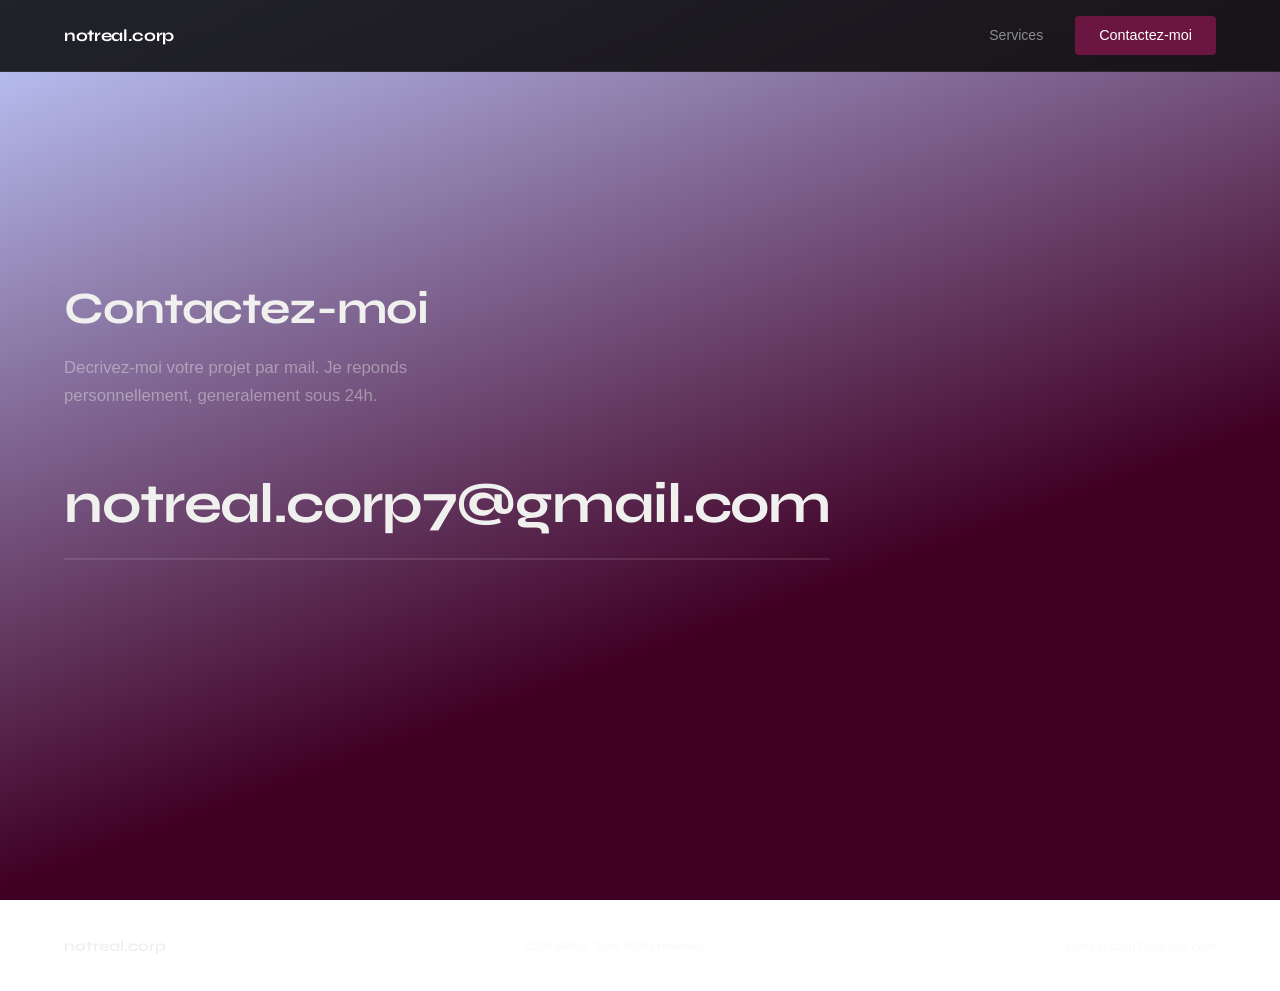
==== contact.html @ 675e1c9e "Add files via upload" ====
<!DOCTYPE html>
<html lang="fr">
<head>
  <meta charset="UTF-8" />
  <meta name="viewport" content="width=device-width, initial-scale=1.0" />
  <meta name="description" content="notreal.corp — Contactez-moi pour discuter de votre projet. Je reviens sous 24h." />
  <title>Contact — notreal.corp</title>
  <link rel="stylesheet" href="styles.css" />
</head>
<body>

  <!-- NAV -->
  <nav class="nav" aria-label="Navigation principale">
    <div class="nav-inner">
      <a href="index.html" class="nav-logo">notreal.corp</a>

      <div class="nav-links">
        <a href="services.html">Services</a>
        <a href="contact.html" class="btn btn-primary">Contactez-moi</a>
      </div>

      <button class="nav-hamburger" aria-label="Menu" aria-expanded="false">
        <span></span>
        <span></span>
        <span></span>
      </button>
    </div>
  </nav>

  <div class="nav-mobile" aria-label="Menu mobile">
    <a href="index.html">Accueil</a>
    <a href="services.html">Services</a>
    <a href="contact.html">Contact</a>
  </div>

  <main>
    <section class="contact-simple">
      <div class="container">
        <h1 class="reveal">Contactez-moi</h1>
        <p class="reveal reveal-d1">
          Decrivez-moi votre projet par mail. Je reponds personnellement, generalement sous 24h.
        </p>

        <a href="mailto:notreal.corp7@gmail.com" class="contact-email-link reveal reveal-d2">
          notreal.corp7@gmail.com
        </a>
      </div>
    </section>
  </main>

  <!-- FOOTER -->
  <footer>
    <div class="container">
      <div class="footer-inner">
        <span class="footer-logo">notreal.corp</span>
        <p class="footer-copy">2026 dallas. Tous droits reserves.</p>
        <div class="footer-email">
          <a href="mailto:notreal.corp7@gmail.com">notreal.corp7@gmail.com</a>
        </div>
      </div>
    </div>
  </footer>

  <script src="main.js"></script>
</body>
</html>
---- styles.css ----
﻿@import url('https://fonts.bunny.net/css?family=syne:400,600,700,800|dm-sans:300,400,500&display=swap');

/* =====================
   VARIABLES
   ===================== */
:root {
  --bg:           #400024;
  --bg-gradient:  linear-gradient(160deg, #BFCBFF 0%, #400024 65%);
  --bg-surface:   #141414;
  --text:         #f0f0ee;
  --text-muted:   rgba(240,240,238,.42);
  --accent:        #6b1640;
  --accent-bright: #BFCBFF;
  --accent-glow:   rgba(191,203,255,.12);
  --border:       rgba(255,255,255,.1);

  --font-display: 'Syne', sans-serif;
  --font-body:    'DM Sans', sans-serif;

  --nav-height:   72px;
  --pad:          24px;

  --ease-out: cubic-bezier(0.2, 0, 0, 1);
}

/* =====================
   RESET
   ===================== */
*, *::before, *::after { box-sizing: border-box; margin: 0; padding: 0; }
html  { font-size: 16px; scroll-behavior: smooth; }
body  {
  font-family: var(--font-body);
  background:  var(--bg-gradient);
  background-attachment: fixed;
  color:       var(--text);
  line-height: 1.65;
  -webkit-font-smoothing: antialiased;
}
img, svg { display: block; max-width: 100%; }
a   { color: inherit; text-decoration: none; }
ul  { list-style: none; }

/* =====================
   TYPOGRAPHY
   ===================== */
h1, h2, h3, h4 {
  font-family:    var(--font-display);
  line-height:    1.12;
  letter-spacing: -0.025em;
}
h1 { font-size: clamp(2rem, 3.5vw, 4rem); font-weight: 700; }
h2 { font-size: clamp(1.5rem, 2.5vw, 2.8rem); font-weight: 700; }
h3 { font-size: clamp(1.1rem, 1.5vw, 1.4rem); font-weight: 600; }

p  { color: var(--text-muted); max-width: 60ch; }

/* =====================
   LAYOUT
   ===================== */
.container {
  width:   100%;
  padding: 0 var(--pad);
}

section { padding: 88px 0; }

@media (min-width: 768px) {
  section   { padding: 128px 0; }
  :root     { --pad: 48px; }
}
@media (min-width: 1200px) {
  :root { --pad: 64px; }
}

/* =====================
   NAV
   ===================== */
.nav {
  position:   fixed;
  inset:      0 0 auto;
  height:     var(--nav-height);
  background: rgba(12,12,12,.88);
  backdrop-filter: blur(14px);
  -webkit-backdrop-filter: blur(14px);
  border-bottom: 1px solid rgba(255,255,255,.08);
  z-index:    100;
  transition: box-shadow 200ms var(--ease-out);
}
.nav.scrolled { box-shadow: 0 2px 24px rgba(0,0,0,.5); }
.nav-logo { color: #fff; }
.nav-hamburger span { background: #fff; }

.nav-inner {
  max-width:  var(--container);
  margin:     0 auto;
  padding:    0 var(--pad);
  height:     100%;
  display:    flex;
  align-items: center;
  justify-content: space-between;
}

.nav-logo {
  font-family: var(--font-display);
  font-weight: 700;
  font-size:   1.05rem;
  letter-spacing: -0.02em;
}

.nav-links {
  display:     none;
  align-items: center;
  gap:         2rem;
}
.nav-links a:not(.btn) {
  font-size:   .88rem;
  font-weight: 500;
  color:       rgba(255,255,255,.5);
  transition:  color 150ms var(--ease-out);
}
.nav-links a:not(.btn):hover,
.nav-links a:not(.btn).active { color: #fff; }

.nav-hamburger {
  display:         flex;
  flex-direction:  column;
  gap:             5px;
  cursor:          pointer;
  padding:         8px;
  background:      none;
  border:          none;
}
.nav-hamburger span {
  display:          block;
  width:            22px;
  height:           2px;
  background:       #fff;
  transform-origin: center;
  transition:       transform 200ms var(--ease-out), opacity 200ms var(--ease-out);
}
.nav-hamburger.open span:nth-child(1) { transform: translateY(7px) rotate(45deg); }
.nav-hamburger.open span:nth-child(2) { opacity: 0; }
.nav-hamburger.open span:nth-child(3) { transform: translateY(-7px) rotate(-45deg); }

.nav-mobile {
  display:         none;
  position:        fixed;
  top:             var(--nav-height);
  inset-inline:    0;
  background:      #0c0c0c;
  border-bottom:   1px solid rgba(255,255,255,.08);
  padding:         28px var(--pad);
  flex-direction:  column;
  gap:             20px;
  z-index:         99;
}
.nav-mobile.open { display: flex; }
.nav-mobile a { font-size: 1.1rem; font-weight: 500; }

@media (min-width: 768px) {
  .nav-links    { display: flex; }
  .nav-hamburger { display: none; }
}

/* =====================
   BUTTONS
   ===================== */
.btn {
  display:         inline-flex;
  align-items:     center;
  justify-content: center;
  padding:         12px 24px;
  font-family:     var(--font-body);
  font-size:       .9rem;
  font-weight:     500;
  border-radius:   4px;
  cursor:          pointer;
  border:          none;
  line-height:     1;
  transition:      background 200ms var(--ease-out),
                   color 200ms var(--ease-out),
                   box-shadow 200ms var(--ease-out);
}
.btn:active { transform: scale(0.97); }

.btn-primary { background: var(--accent); color: #fff; }
.btn-primary:hover {
  background:  #4f0f30;
  box-shadow:  0 4px 20px rgba(107,22,64,.28);
}

.btn-outline {
  background:  transparent;
  color:       var(--text);
  border:      1.5px solid var(--border);
}
.btn-outline:hover {
  border-color: var(--text);
  background:   var(--bg-surface);
}

.btn-lg { padding: 16px 32px; font-size: 1rem; }

/* =====================
   ANIMATIONS
   ===================== */
.reveal {
  opacity:    0;
  transform:  translateY(20px);
  transition: opacity 480ms var(--ease-out), transform 480ms var(--ease-out);
}
.reveal.visible { opacity: 1; transform: translateY(0); }

.reveal-d1 { transition-delay:  80ms; }
.reveal-d2 { transition-delay: 160ms; }
.reveal-d3 { transition-delay: 240ms; }

/* =====================
   FOOTER
   ===================== */
footer {
  border-top: 1px solid var(--border);
  padding:    32px 0;
}
.footer-inner {
  display:        flex;
  flex-direction: column;
  gap:            12px;
}
@media (min-width: 768px) {
  .footer-inner {
    flex-direction:  row;
    justify-content: space-between;
    align-items:     center;
  }
}
.footer-logo {
  font-family: var(--font-display);
  font-weight: 700;
  font-size:   .95rem;
}
.footer-copy {
  font-size: .78rem;
  color:     var(--text-muted);
  max-width: none;
}
.footer-email a {
  font-size:      .82rem;
  color:          var(--text-muted);
  border-bottom:  1px solid var(--border);
  padding-bottom: 1px;
  transition:     color 150ms var(--ease-out), border-color 150ms var(--ease-out);
}
.footer-email a:hover { color: var(--text); border-color: var(--text); }

/* =====================
   INDEX â€” HERO
   ===================== */
.hero {
  position:        relative;
  overflow:        hidden;
  height:          100svh;
  min-height:      600px;
  display:         flex;
  justify-content: center;
  align-items:     center;
  padding-bottom:  20vh;
}

.hero-watermark {
  position:       absolute;
  top:            50%;
  left:           50%;
  transform:      translate(-50%, -50%);
  font-family:    var(--font-display);
  font-weight:    800;
  font-size:      clamp(3rem, 12vw, 12rem);
  letter-spacing: -0.04em;
  color:          rgba(255,255,255,.1);
  white-space:    nowrap;
  pointer-events: none;
  user-select:    none;
}

.hero-inner {
  display:         flex;
  align-items:     center;
  justify-content: flex-end;
  width:           100%;
  padding:         0 var(--pad);
  padding-right:   25vw;
}

.hero h1 {
  color:          #fff;
  font-size:      clamp(2.8rem, 5.5vw, 7rem);
  font-weight:    800;
  letter-spacing: -0.04em;
  line-height:    0.95;
  max-width:      none;
  text-align:     center;
}

.hero-tagline {
  font-size:   clamp(.95rem, 1.4vw, 1.15rem);
  color:       rgba(255,255,255,.5);
  max-width:   52ch;
  line-height: 1.6;
  margin-top:  20px;
}
.hero-tagline em {
  font-style: normal;
  color:      var(--accent-bright);
}

.hero-bottom {
  position:        absolute;
  bottom:          48px;
  left:            var(--pad);
  right:           var(--pad);
  display:         flex;
  flex-wrap:       wrap;
  align-items:     flex-end;
  justify-content: space-between;
  gap:             24px;
}

.hero-bottom {
  display:         flex;
  flex-wrap:       wrap;
  align-items:     flex-end;
  justify-content: space-between;
  gap:             32px;
}

.hero-sub {
  font-size:   clamp(.88rem, 1.2vw, 1rem);
  color:       rgba(255,255,255,.45);
  max-width:   42ch;
  line-height: 1.7;
}

.hero-actions {
  display:     flex;
  flex-wrap:   wrap;
  align-items: center;
  gap:         12px;
}

.hero-note {
  width:     100%;
  font-size: .75rem;
  color:     rgba(255,255,255,.25);
  max-width: none;
}

/* Boutons specifiques au hero sombre */
.btn-hero-primary {
  background: #fff;
  color:      #0c0c0c;
}
.btn-hero-primary:hover {
  background:  #e8e8e4;
  box-shadow:  0 4px 20px rgba(255,255,255,.15);
}
.btn-hero-outline {
  background:   transparent;
  color:        rgba(255,255,255,.75);
  border:       1.5px solid rgba(255,255,255,.2);
}
.btn-hero-outline:hover {
  border-color: rgba(255,255,255,.5);
  color:        #fff;
  background:   rgba(255,255,255,.06);
}


/* =====================
   INDEX â€” STEPS
   ===================== */
.steps-header { margin-bottom: 64px; }
.steps-header p { margin-top: 16px; font-size: 1.05rem; }

.steps-grid {
  display: grid;
  gap:     48px;
}
@media (min-width: 768px) {
  .steps-grid { grid-template-columns: repeat(3, 1fr); gap: 40px; }
}

.step-number {
  font-family:    var(--font-display);
  font-weight:    700;
  font-size:      .72rem;
  letter-spacing: .1em;
  color:          var(--text-muted);
  margin-bottom:  20px;
}
.step-title {
  font-size:     1.1rem;
  font-weight:   600;
  margin-bottom: 10px;
  font-family:   var(--font-display);
}
.step-desc {
  font-size:   .92rem;
  line-height: 1.6;
}

/* =====================
   INDEX â€” COMPARE
   ===================== */
.compare-wrap {
  background:    var(--bg-surface);
  border-radius: 8px;
  padding:       48px 32px;
}
@media (min-width: 768px) { .compare-wrap { padding: 56px 56px; } }

.compare-header { margin-bottom: 48px; }
.compare-header p { margin-top: 16px; }

.compare-table {
  width:           100%;
  border-collapse: collapse;
}
.compare-table th {
  text-align:    left;
  font-family:   var(--font-display);
  font-size:     .75rem;
  font-weight:   700;
  padding:       10px 0;
  border-bottom: 1.5px solid var(--border);
  text-transform: uppercase;
  letter-spacing: .08em;
  color:         var(--text-muted);
}
.compare-table th:last-child { color: var(--accent-bright); }

.compare-table td {
  padding:       18px 0;
  border-bottom: 1px solid var(--border);
  font-size:     .93rem;
  vertical-align: middle;
}
.compare-table tr:last-child td { border-bottom: none; }
.compare-table td:nth-child(2)  { color: var(--text-muted); }
.compare-table td:last-child    { font-weight: 600; }

.compare-table tbody tr {
  opacity:    0;
  transform:  translateY(6px);
  transition: opacity 320ms var(--ease-out), transform 320ms var(--ease-out);
}
.compare-table tbody tr.visible { opacity: 1; transform: none; }

/* =====================
   SERVICES â€” PAGE HERO
   ===================== */
.page-hero {
  padding-top:    calc(var(--nav-height) + 80px);
  padding-bottom: 64px;
  border-bottom:  1px solid var(--border);
}
.page-hero h1 { margin-bottom: 20px; }
.page-hero p  { font-size: 1.1rem; }

/* =====================
   SERVICES â€” OFFER CARDS
   ===================== */
.offer-grid {
  display: grid;
  gap:     20px;
}
@media (min-width: 768px) { .offer-grid { grid-template-columns: repeat(2, 1fr); } }

.offer-card {
  background:    var(--bg-surface);
  border-radius: 6px;
  padding:       36px;
}
.offer-card-label {
  font-size:      .72rem;
  font-weight:    700;
  letter-spacing: .12em;
  text-transform: uppercase;
  color:          var(--text-muted);
  margin-bottom:  24px;
}
.offer-card ul { display: flex; flex-direction: column; gap: 14px; }
.offer-card li {
  display:     flex;
  align-items: flex-start;
  gap:         12px;
  font-size:   .93rem;
  line-height: 1.5;
}
.offer-card li::before {
  content:     attr(data-marker);
  font-weight: 700;
  flex-shrink: 0;
  margin-top:  1px;
  width:       14px;
}
.offer-card.included li::before { color: var(--accent-bright); content: '+'; }
.offer-card.excluded  li::before { color: var(--border);  content: 'â€”'; }

/* =====================
   SERVICES â€” PRICE BLOCK
   ===================== */
.price-block {
  display:        flex;
  flex-direction: column;
  gap:            8px;
}
.price-amount {
  font-family:    var(--font-display);
  font-weight:    800;
  font-size:      clamp(3rem, 8vw, 6rem);
  letter-spacing: -0.04em;
  line-height:    1;
  color:          var(--text);
}
.price-label {
  font-size: .9rem;
  color:     var(--text-muted);
  max-width: none;
}

/* =====================
   SERVICES â€” CLIENTS
   ===================== */
.clients-grid {
  display:   grid;
  gap:       12px;
  grid-template-columns: repeat(2, 1fr);
}
@media (min-width: 768px) {
  .clients-grid { grid-template-columns: repeat(4, 1fr); }
}
.client-tag {
  background:    var(--bg-surface);
  border:        1px solid var(--border);
  border-radius: 4px;
  padding:       16px;
  font-size:     .88rem;
  font-weight:   500;
  text-align:    center;
}

/* =====================
   SERVICES â€” HONESTY BANNER
   ===================== */
.honesty-banner {
  background:    var(--accent);
  border-radius: 8px;
  padding:       48px 36px;
}
@media (min-width: 768px) { .honesty-banner { padding: 56px; } }

.honesty-banner h2 { color: #fff; margin-bottom: 8px; }
.honesty-banner > p { color: rgba(255,255,255,.7); max-width: none; margin-bottom: 40px; }

.honesty-items {
  display: grid;
  gap:     28px;
}
@media (min-width: 768px) { .honesty-items { grid-template-columns: repeat(3, 1fr); } }

.honesty-item strong {
  display:       block;
  color:         #fff;
  font-weight:   600;
  margin-bottom: 6px;
  font-size:     .95rem;
}
.honesty-item p {
  color:    rgba(255,255,255,.65);
  font-size: .88rem;
  max-width: none;
}

/* =====================
   SERVICES â€” ABOUT
   ===================== */
.about-grid {
  display: grid;
  gap:     64px;
  align-items: center;
}
@media (min-width: 768px) {
  .about-grid { grid-template-columns: 260px 1fr; }
}

.about-photo {
  aspect-ratio: 3/4;
  background:   var(--bg-surface);
  border-radius: 6px;
  border:        1.5px dashed var(--border);
  display:       flex;
  align-items:   center;
  justify-content: center;
  font-size:     .8rem;
  color:         var(--text-muted);
  text-align:    center;
  padding:       16px;
  max-width:     260px;
}

.about-content { display: flex; flex-direction: column; gap: 20px; }
.about-content h2 { margin-bottom: 4px; }
.about-content p  { font-size: 1rem; }

/* =====================
   CONTACT â€” SIMPLE
   ===================== */
.contact-simple {
  min-height:      100svh;
  display:         flex;
  flex-direction:  column;
  justify-content: center;
  padding-top:     var(--nav-height);
}
.contact-simple h1   { margin-bottom: 20px; }
.contact-simple > .container > p {
  font-size: 1.05rem;
  max-width: 50ch;
}
.contact-email-link {
  display:        inline-block;
  margin-top:     48px;
  font-family:    var(--font-display);
  font-weight:    700;
  font-size:      clamp(1.6rem, 5vw, 3.5rem);
  letter-spacing: -0.02em;
  color:          var(--text);
  border-bottom:  2px solid var(--border);
  padding-bottom: 8px;
  transition:     color 200ms var(--ease-out), border-color 200ms var(--ease-out);
}
.contact-email-link:hover {
  color:        var(--accent-bright);
  border-color: var(--accent-bright);
}

/* =====================
   CONTACT â€” OLD FORM (unused, kept for reference)
   ===================== */
.contact-page {
  padding-top:    calc(var(--nav-height) + 80px);
  padding-bottom: 120px;
}
.contact-grid {
  display: grid;
  gap:     80px;
}
@media (min-width: 768px) {
  .contact-grid { grid-template-columns: 1fr 1.5fr; }
}

.contact-info {
  display:        flex;
  flex-direction: column;
  gap:            40px;
  padding-top:    6px;
}
.contact-info h1 { margin-bottom: 12px; }
.contact-info > p { font-size: 1rem; max-width: none; }

.contact-detail { display: flex; flex-direction: column; gap: 6px; }
.contact-detail-label {
  font-size:      .72rem;
  font-weight:    700;
  letter-spacing: .1em;
  text-transform: uppercase;
  color:          var(--text-muted);
}
.contact-detail a {
  font-size:     .95rem;
  font-weight:   500;
  border-bottom: 1px solid var(--border);
  padding-bottom: 1px;
  width:         fit-content;
  transition:    border-color 150ms var(--ease-out);
}
.contact-detail a:hover { border-color: var(--text); }

/* Form */
.form { display: flex; flex-direction: column; gap: 20px; }

.field { display: flex; flex-direction: column; gap: 8px; }
.field label {
  font-size:   .85rem;
  font-weight: 500;
}
.field input,
.field textarea {
  font-family: var(--font-body);
  font-size:   .93rem;
  background:  var(--bg);
  border:      1.5px solid var(--border);
  border-radius: 4px;
  padding:     12px 16px;
  color:       var(--text);
  outline:     none;
  width:       100%;
  transition:  border-color 150ms var(--ease-out), box-shadow 150ms var(--ease-out);
}
.field input::placeholder,
.field textarea::placeholder {
  color:   var(--text-muted);
  opacity: .55;
}
.field input:focus,
.field textarea:focus {
  border-color: var(--accent);
  box-shadow:   0 0 0 3px rgba(107,22,64,.09);
}
.field textarea {
  resize:     vertical;
  min-height: 148px;
  line-height: 1.6;
}

.form-note {
  font-size: .8rem;
  color:     var(--text-muted);
  max-width: none;
}

.form-success {
  display:       none;
  background:    var(--accent-glow);
  border:        1px solid rgba(107,22,64,.2);
  border-radius: 4px;
  padding:       20px 24px;
  color:         var(--accent);
  font-weight:   500;
  font-size:     .93rem;
}
.form-success.show { display: block; }
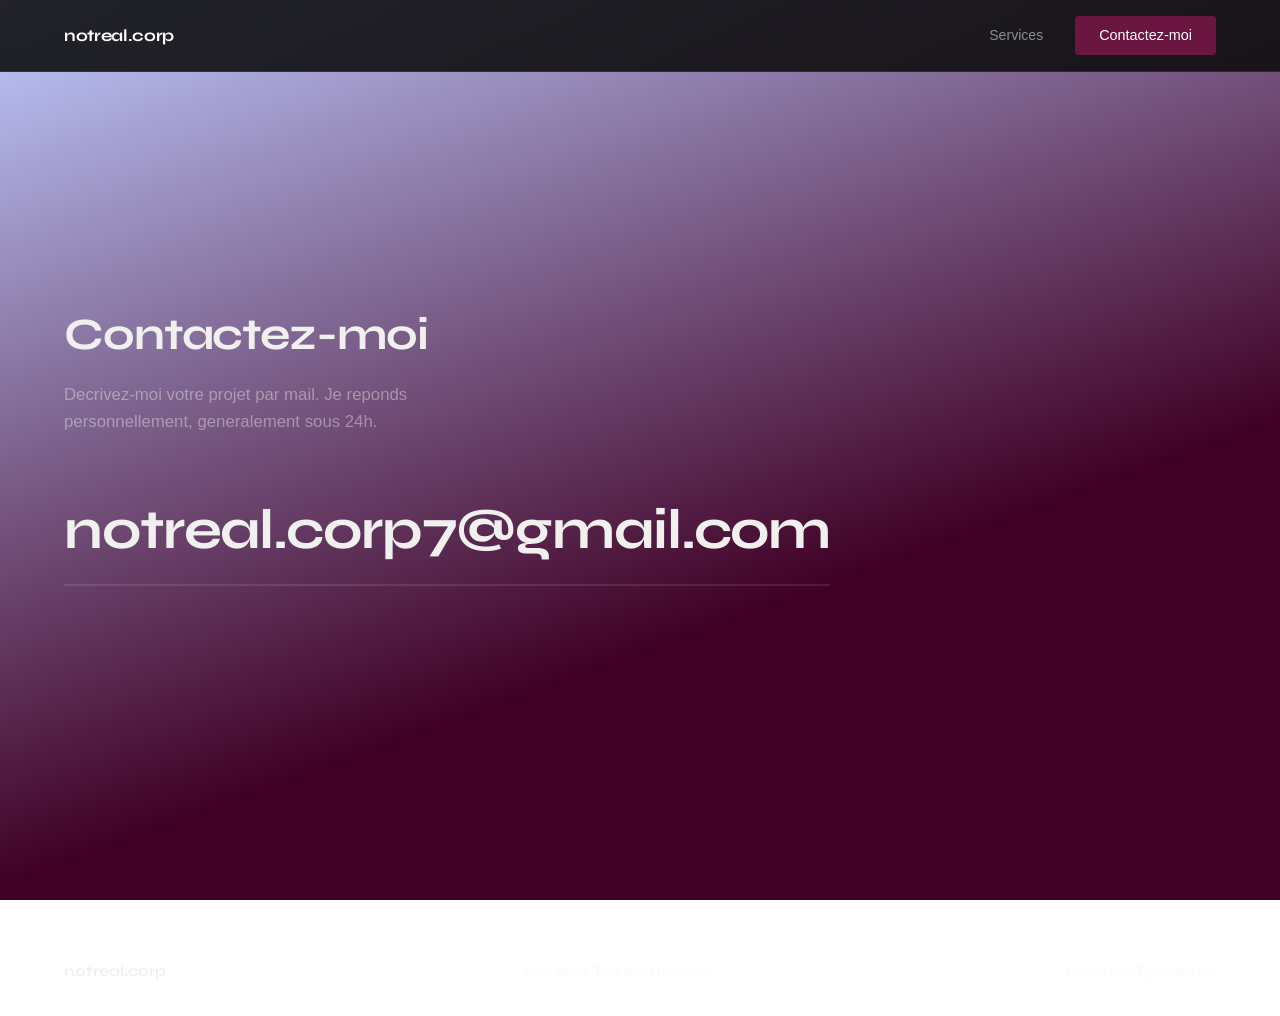
==== commit 82bec28f: "Add files via upload" ====
--- a/contact.html
+++ b/contact.html
@@ -1,4 +1,4 @@
-<!DOCTYPE html>
+?<!DOCTYPE html>
 <html lang="fr">
 <head>
   <meta charset="UTF-8" />
@@ -12,7 +12,7 @@
   <!-- NAV -->
   <nav class="nav" aria-label="Navigation principale">
     <div class="nav-inner">
-      <a href="index.html" class="nav-logo">notreal.corp</a>
+      <a href="./" class="nav-logo">notreal.corp</a>
 
       <div class="nav-links">
         <a href="services.html">Services</a>
@@ -28,7 +28,7 @@
   </nav>
 
   <div class="nav-mobile" aria-label="Menu mobile">
-    <a href="index.html">Accueil</a>
+    <a href="./">Accueil</a>
     <a href="services.html">Services</a>
     <a href="contact.html">Contact</a>
   </div>
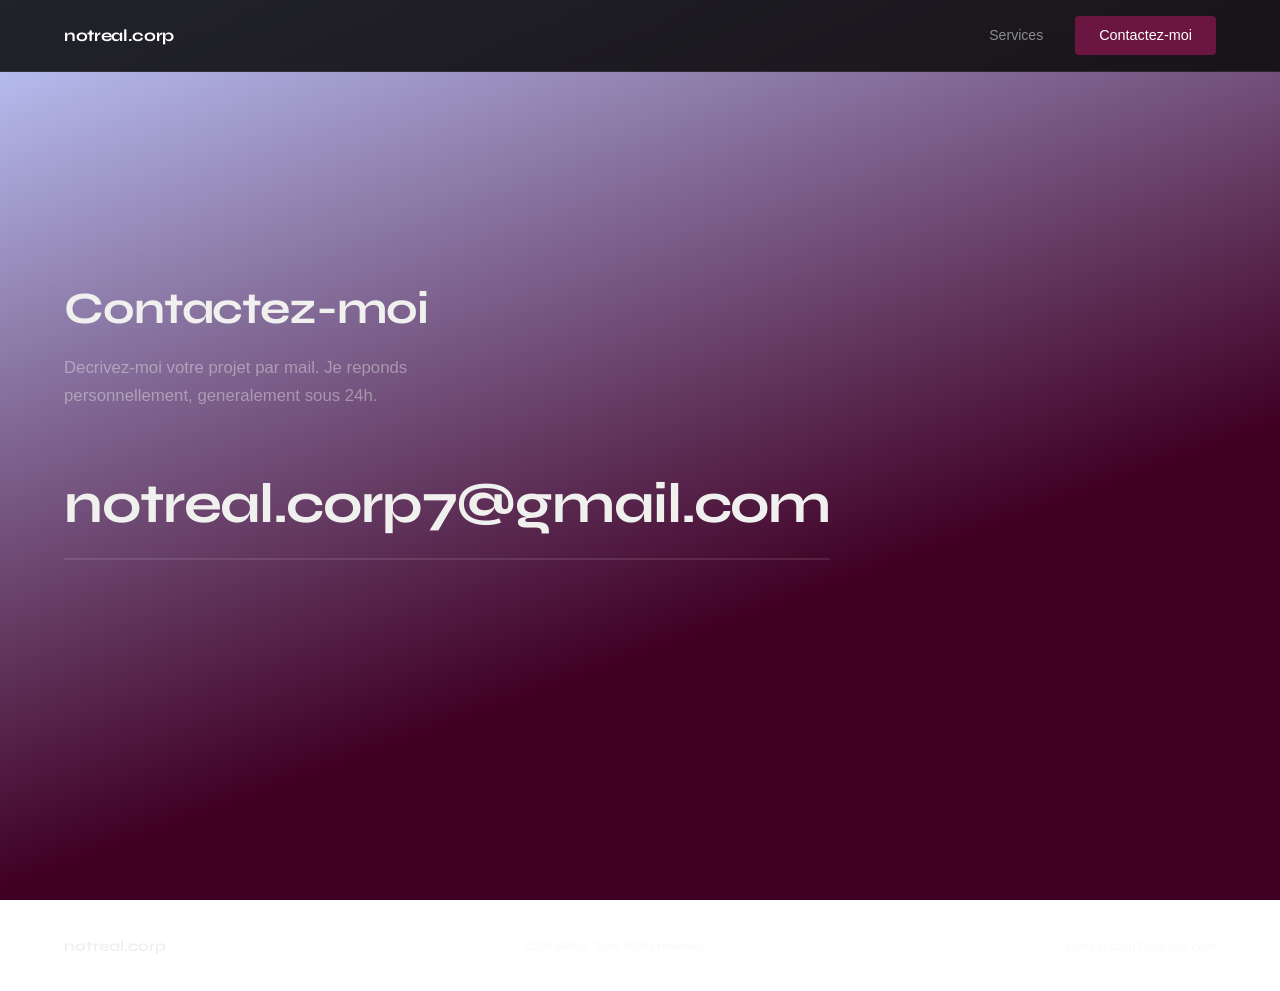
==== commit f82e1a76: "Add files via upload" ====
--- a/contact.html
+++ b/contact.html
@@ -1,10 +1,33 @@
-?<!DOCTYPE html>
+<!DOCTYPE html>
 <html lang="fr">
 <head>
   <meta charset="UTF-8" />
   <meta name="viewport" content="width=device-width, initial-scale=1.0" />
   <meta name="description" content="notreal.corp — Contactez-moi pour discuter de votre projet. Je reviens sous 24h." />
   <title>Contact — notreal.corp</title>
+
+  <!-- Favicon -->
+  <link rel="icon" type="image/png" sizes="32x32" href="favicon-32x32.png" />
+  <link rel="icon" type="image/png" sizes="16x16" href="favicon-16x16.png" />
+  <link rel="icon" type="image/png" sizes="96x96" href="favicon-96x96.png" />
+  <link rel="apple-touch-icon" sizes="180x180" href="apple-touch-icon.png" />
+  <link rel="icon" href="favicon.ico" />
+
+  <!-- Open Graph / Facebook / WhatsApp -->
+  <meta property="og:type" content="website" />
+  <meta property="og:title" content="Contact — notreal.corp" />
+  <meta property="og:description" content="Contactez-moi pour discuter de votre projet. Je reviens sous 24h." />
+  <meta property="og:image" content="https://notrealcorp.github.io/notreal.corp/og-image.png" />
+  <meta property="og:image:width" content="1200" />
+  <meta property="og:image:height" content="630" />
+  <meta property="og:url" content="https://notrealcorp.github.io/notreal.corp/contact.html" />
+
+  <!-- Twitter -->
+  <meta name="twitter:card" content="summary_large_image" />
+  <meta name="twitter:title" content="Contact — notreal.corp" />
+  <meta name="twitter:description" content="Contactez-moi pour discuter de votre projet. Je reviens sous 24h." />
+  <meta name="twitter:image" content="https://notrealcorp.github.io/notreal.corp/twitter-image.png" />
+
   <link rel="stylesheet" href="styles.css" />
 </head>
 <body>
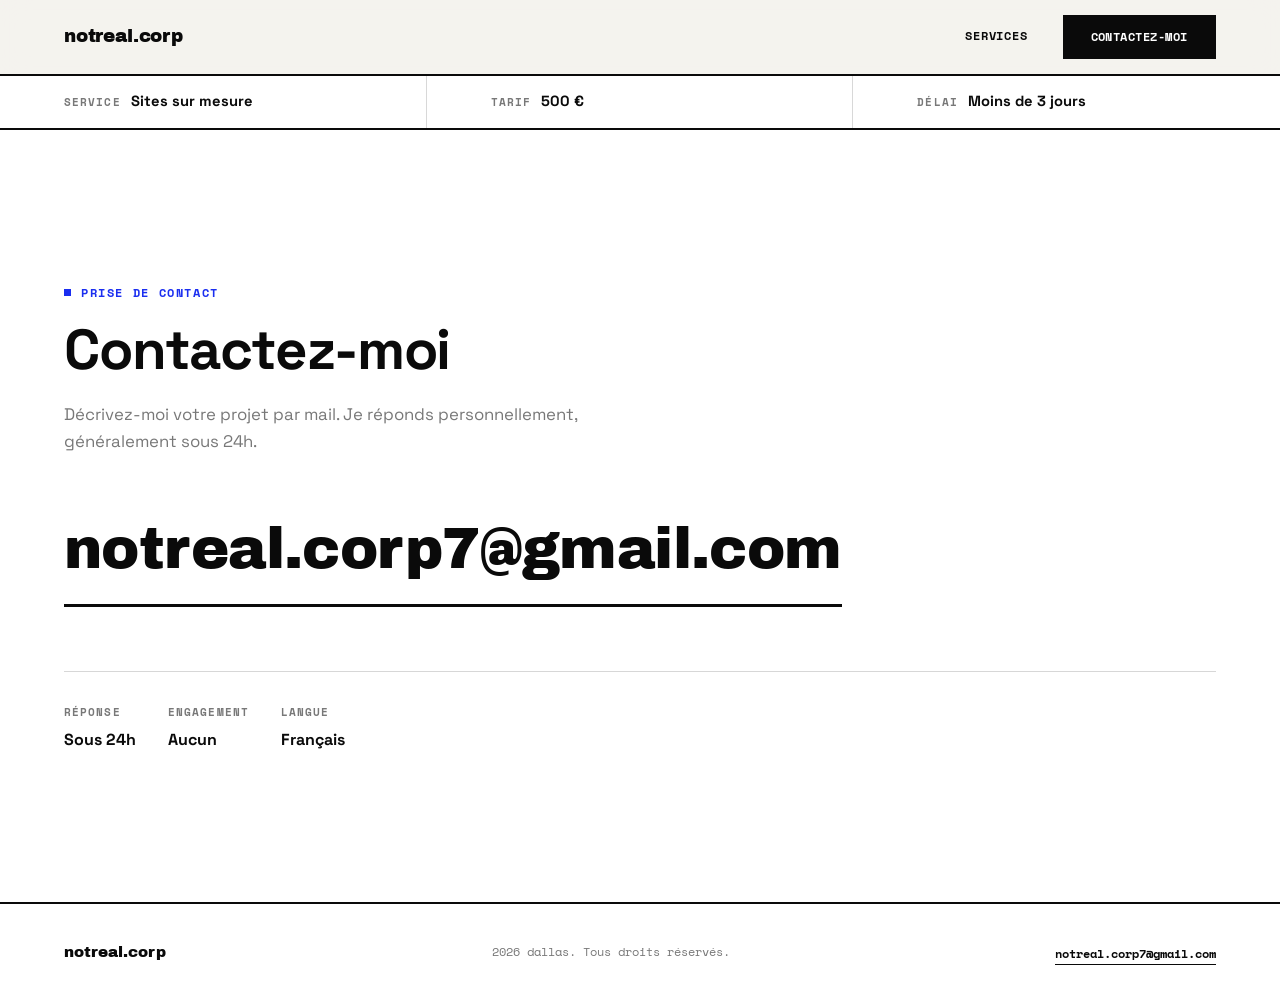
==== commit 3b6bbd47: "Redesign site with bold blue/white identity and animations New spec-sheet visual language (thick bor" ====
--- a/contact.html
+++ b/contact.html
@@ -30,7 +30,7 @@
 
   <link rel="stylesheet" href="styles.css" />
 </head>
-<body>
+<body class="revealed">
 
   <!-- NAV -->
   <nav class="nav" aria-label="Navigation principale">
@@ -39,7 +39,7 @@
 
       <div class="nav-links">
         <a href="services.html">Services</a>
-        <a href="contact.html" class="btn btn-primary">Contactez-moi</a>
+        <a href="contact.html" class="btn btn-primary"><span>Contactez-moi</span></a>
       </div>
 
       <button class="nav-hamburger" aria-label="Menu" aria-expanded="false">
@@ -56,17 +56,51 @@
     <a href="contact.html">Contact</a>
   </div>
 
+  <!-- SPEC STRIP -->
+  <div class="spec-strip">
+    <div class="spec-grid">
+      <div class="spec-cell">
+        <span class="spec-label">Service</span>
+        <span class="spec-value">Sites sur mesure</span>
+      </div>
+      <div class="spec-cell">
+        <span class="spec-label">Tarif</span>
+        <span class="spec-value">500 €</span>
+      </div>
+      <div class="spec-cell">
+        <span class="spec-label">Délai</span>
+        <span class="spec-value">Moins de 3 jours</span>
+      </div>
+    </div>
+  </div>
+
   <main>
     <section class="contact-simple">
       <div class="container">
-        <h1 class="reveal">Contactez-moi</h1>
-        <p class="reveal reveal-d1">
-          Decrivez-moi votre projet par mail. Je reponds personnellement, generalement sous 24h.
+        <span class="eyebrow reveal">Prise de contact</span>
+        <h1 class="reveal reveal-d1" style="margin-top:16px;">Contactez-moi</h1>
+        <p class="reveal reveal-d2">
+          Décrivez-moi votre projet par mail. Je réponds personnellement, généralement sous 24h.
         </p>
 
-        <a href="mailto:notreal.corp7@gmail.com" class="contact-email-link reveal reveal-d2">
+        <a href="mailto:notreal.corp7@gmail.com" class="contact-email-link reveal reveal-d3">
           notreal.corp7@gmail.com
         </a>
+
+        <div class="contact-meta reveal reveal-d3">
+          <div class="contact-meta-item">
+            <span class="spec-label">Réponse</span>
+            <span class="spec-value">Sous 24h</span>
+          </div>
+          <div class="contact-meta-item">
+            <span class="spec-label">Engagement</span>
+            <span class="spec-value">Aucun</span>
+          </div>
+          <div class="contact-meta-item">
+            <span class="spec-label">Langue</span>
+            <span class="spec-value">Français</span>
+          </div>
+        </div>
       </div>
     </section>
   </main>
@@ -76,7 +110,7 @@
     <div class="container">
       <div class="footer-inner">
         <span class="footer-logo">notreal.corp</span>
-        <p class="footer-copy">2026 dallas. Tous droits reserves.</p>
+        <p class="footer-copy">2026 dallas. Tous droits réservés.</p>
         <div class="footer-email">
           <a href="mailto:notreal.corp7@gmail.com">notreal.corp7@gmail.com</a>
         </div>
--- a/styles.css
+++ b/styles.css
@@ -1,26 +1,32 @@
-﻿@import url('https://fonts.bunny.net/css?family=syne:400,600,700,800|dm-sans:300,400,500&display=swap');
+@import url('https://fonts.googleapis.com/css2?family=Archivo+Black&family=Space+Grotesk:wght@400;500;600;700&family=Space+Mono:wght@400;700&display=swap');
 
 /* =====================
    VARIABLES
    ===================== */
 :root {
-  --bg:           #400024;
-  --bg-gradient:  linear-gradient(160deg, #BFCBFF 0%, #400024 65%);
-  --bg-surface:   #141414;
-  --text:         #f0f0ee;
-  --text-muted:   rgba(240,240,238,.42);
-  --accent:        #6b1640;
-  --accent-bright: #BFCBFF;
-  --accent-glow:   rgba(191,203,255,.12);
-  --border:       rgba(255,255,255,.1);
-
-  --font-display: 'Syne', sans-serif;
-  --font-body:    'DM Sans', sans-serif;
-
-  --nav-height:   72px;
-  --pad:          24px;
-
-  --ease-out: cubic-bezier(0.2, 0, 0, 1);
+  --blue:         #1a2ef0;
+  --blue-deep:    #101fb8;
+  --blue-soft:    rgba(26,46,240,.08);
+  --ink:          #0a0a0a;
+  --paper:        #f4f3ee;
+  --white:        #ffffff;
+  --muted:        rgba(10,10,10,.55);
+  --muted-on-blue: rgba(255,255,255,.62);
+  --line:         rgba(10,10,10,.16);
+  --line-strong:  var(--ink);
+
+  --font-display: 'Archivo Black', sans-serif;
+  --font-head:    'Space Grotesk', sans-serif;
+  --font-body:    'Space Grotesk', sans-serif;
+  --font-mono:    'Space Mono', monospace;
+
+  --nav-height:   76px;
+  --strip-height: 52px;
+  --pad:          20px;
+  --container:    1280px;
+
+  --ease-out: cubic-bezier(0.16, 1, 0.3, 1);
+  --ease-snap: cubic-bezier(0.65, 0, 0.35, 1);
 }
 
 /* =====================
@@ -30,47 +36,140 @@
 html  { font-size: 16px; scroll-behavior: smooth; }
 body  {
   font-family: var(--font-body);
-  background:  var(--bg-gradient);
-  background-attachment: fixed;
-  color:       var(--text);
-  line-height: 1.65;
+  background:  var(--paper);
+  color:       var(--ink);
+  line-height: 1.6;
   -webkit-font-smoothing: antialiased;
-}
+  overflow-x: hidden;
+}
+body:not(.revealed) { overflow: hidden; height: 100vh; }
 img, svg { display: block; max-width: 100%; }
 a   { color: inherit; text-decoration: none; }
 ul  { list-style: none; }
+::selection { background: var(--blue); color: var(--white); }
 
 /* =====================
    TYPOGRAPHY
    ===================== */
 h1, h2, h3, h4 {
-  font-family:    var(--font-display);
-  line-height:    1.12;
-  letter-spacing: -0.025em;
-}
-h1 { font-size: clamp(2rem, 3.5vw, 4rem); font-weight: 700; }
-h2 { font-size: clamp(1.5rem, 2.5vw, 2.8rem); font-weight: 700; }
-h3 { font-size: clamp(1.1rem, 1.5vw, 1.4rem); font-weight: 600; }
-
-p  { color: var(--text-muted); max-width: 60ch; }
+  font-family:    var(--font-head);
+  line-height:    1.08;
+  letter-spacing: -0.02em;
+  font-weight:    700;
+}
+h1 { font-size: clamp(2.2rem, 4.4vw, 4.6rem); }
+h2 { font-size: clamp(1.7rem, 3vw, 3rem); }
+h3 { font-size: clamp(1.1rem, 1.6vw, 1.4rem); }
+
+p  { color: var(--muted); max-width: 60ch; }
+
+.eyebrow {
+  display:        inline-flex;
+  align-items:    center;
+  gap:            10px;
+  font-family:    var(--font-mono);
+  font-size:      .72rem;
+  font-weight:    700;
+  letter-spacing: .14em;
+  text-transform: uppercase;
+  color:          var(--blue);
+}
+.eyebrow::before {
+  content: '';
+  width:   7px;
+  height:  7px;
+  background: var(--blue);
+  flex-shrink: 0;
+}
 
 /* =====================
    LAYOUT
    ===================== */
 .container {
-  width:   100%;
-  padding: 0 var(--pad);
-}
-
-section { padding: 88px 0; }
+  width:     100%;
+  max-width: var(--container);
+  margin:    0 auto;
+  padding:   0 var(--pad);
+}
+
+section { padding: 88px 0; position: relative; }
 
 @media (min-width: 768px) {
-  section   { padding: 128px 0; }
+  section   { padding: 132px 0; }
   :root     { --pad: 48px; }
 }
 @media (min-width: 1200px) {
   :root { --pad: 64px; }
 }
+
+/* =====================
+   LOADER
+   ===================== */
+.loader {
+  position:        fixed;
+  inset:           0;
+  z-index:         500;
+  background:      var(--ink);
+  display:         flex;
+  flex-direction:  column;
+  align-items:     center;
+  justify-content: center;
+  gap:             28px;
+  transition:      transform 700ms var(--ease-snap), opacity 500ms var(--ease-out);
+}
+.loader[data-done] {
+  transform: translateY(-100%);
+}
+.loader-mark {
+  font-family:    var(--font-mono);
+  font-size:      .78rem;
+  font-weight:    700;
+  letter-spacing: .2em;
+  text-transform: uppercase;
+  color:          var(--white);
+  display:        flex;
+  gap:            24px;
+  align-items:    center;
+}
+.loader-mark::before {
+  content: '';
+  width:  9px;
+  height: 9px;
+  background: var(--blue);
+}
+.loader-track {
+  width:      min(340px, 70vw);
+  height:     3px;
+  background: rgba(255,255,255,.14);
+  position:   relative;
+  overflow:   hidden;
+}
+.loader-fill {
+  position:  absolute;
+  inset:     0 100% 0 0;
+  background: var(--blue);
+  transform-origin: left;
+}
+.loader-fill.sweep { animation: loaderSweep 1.05s var(--ease-snap) forwards; }
+@keyframes loaderSweep {
+  0%   { inset: 0 100% 0 0; }
+  100% { inset: 0 0 0 0; }
+}
+.loader-count {
+  font-family: var(--font-mono);
+  font-size:   .72rem;
+  color:       rgba(255,255,255,.5);
+  letter-spacing: .08em;
+}
+
+body.revealed .loader { display: none; }
+
+.page-fade {
+  opacity:    0;
+  transform:  translateY(14px);
+  transition: opacity 700ms var(--ease-out) 120ms, transform 700ms var(--ease-out) 120ms;
+}
+body.revealed .page-fade { opacity: 1; transform: none; }
 
 /* =====================
    NAV
@@ -79,16 +178,12 @@
   position:   fixed;
   inset:      0 0 auto;
   height:     var(--nav-height);
-  background: rgba(12,12,12,.88);
+  background: rgba(244,243,238,.86);
   backdrop-filter: blur(14px);
   -webkit-backdrop-filter: blur(14px);
-  border-bottom: 1px solid rgba(255,255,255,.08);
+  border-bottom: 2px solid var(--ink);
   z-index:    100;
-  transition: box-shadow 200ms var(--ease-out);
-}
-.nav.scrolled { box-shadow: 0 2px 24px rgba(0,0,0,.5); }
-.nav-logo { color: #fff; }
-.nav-hamburger span { background: #fff; }
+}
 
 .nav-inner {
   max-width:  var(--container);
@@ -102,24 +197,35 @@
 
 .nav-logo {
   font-family: var(--font-display);
-  font-weight: 700;
-  font-size:   1.05rem;
-  letter-spacing: -0.02em;
+  font-size:   1.15rem;
+  letter-spacing: -0.01em;
 }
 
 .nav-links {
   display:     none;
   align-items: center;
-  gap:         2rem;
+  gap:         2.2rem;
 }
 .nav-links a:not(.btn) {
-  font-size:   .88rem;
-  font-weight: 500;
-  color:       rgba(255,255,255,.5);
-  transition:  color 150ms var(--ease-out);
-}
-.nav-links a:not(.btn):hover,
-.nav-links a:not(.btn).active { color: #fff; }
+  font-family: var(--font-mono);
+  font-size:   .78rem;
+  font-weight: 700;
+  letter-spacing: .06em;
+  text-transform: uppercase;
+  color:       var(--ink);
+  position: relative;
+  padding-bottom: 3px;
+}
+.nav-links a:not(.btn)::after {
+  content: '';
+  position: absolute;
+  left: 0; right: 100%; bottom: 0;
+  height: 2px;
+  background: var(--blue);
+  transition: right 220ms var(--ease-out);
+}
+.nav-links a:not(.btn):hover::after,
+.nav-links a:not(.btn).active::after { right: 0; }
 
 .nav-hamburger {
   display:         flex;
@@ -134,7 +240,7 @@
   display:          block;
   width:            22px;
   height:           2px;
-  background:       #fff;
+  background:       var(--ink);
   transform-origin: center;
   transition:       transform 200ms var(--ease-out), opacity 200ms var(--ease-out);
 }
@@ -147,19 +253,63 @@
   position:        fixed;
   top:             var(--nav-height);
   inset-inline:    0;
-  background:      #0c0c0c;
-  border-bottom:   1px solid rgba(255,255,255,.08);
+  background:      var(--paper);
+  border-bottom:   2px solid var(--ink);
   padding:         28px var(--pad);
   flex-direction:  column;
   gap:             20px;
   z-index:         99;
 }
 .nav-mobile.open { display: flex; }
-.nav-mobile a { font-size: 1.1rem; font-weight: 500; }
+.nav-mobile a { font-family: var(--font-mono); font-size: 1rem; font-weight: 700; text-transform: uppercase; }
 
 @media (min-width: 768px) {
   .nav-links    { display: flex; }
   .nav-hamburger { display: none; }
+}
+
+/* =====================
+   SPEC STRIP (recurring brand motif)
+   ===================== */
+.spec-strip {
+  margin-top: var(--nav-height);
+  border-bottom: 2px solid var(--ink);
+  background: var(--white);
+}
+.spec-grid {
+  display: grid;
+  grid-template-columns: 1fr;
+}
+@media (min-width: 700px) {
+  .spec-grid { grid-template-columns: repeat(3, 1fr); }
+}
+.spec-cell {
+  padding: 14px var(--pad);
+  border-bottom: 1px solid var(--line);
+  display: flex;
+  align-items: baseline;
+  gap: 10px;
+  flex-wrap: wrap;
+}
+@media (min-width: 700px) {
+  .spec-cell {
+    border-bottom: none;
+    border-right: 1px solid var(--line);
+  }
+  .spec-cell:last-child { border-right: none; }
+}
+.spec-label {
+  font-family: var(--font-mono);
+  font-size: .68rem;
+  font-weight: 700;
+  letter-spacing: .1em;
+  text-transform: uppercase;
+  color: var(--muted);
+}
+.spec-value {
+  font-family: var(--font-head);
+  font-weight: 700;
+  font-size: .92rem;
 }
 
 /* =====================
@@ -169,63 +319,80 @@
   display:         inline-flex;
   align-items:     center;
   justify-content: center;
-  padding:         12px 24px;
-  font-family:     var(--font-body);
-  font-size:       .9rem;
-  font-weight:     500;
-  border-radius:   4px;
+  gap:             8px;
+  padding:         14px 26px;
+  font-family:     var(--font-mono);
+  font-size:       .78rem;
+  font-weight:     700;
+  letter-spacing:  .04em;
+  text-transform:  uppercase;
   cursor:          pointer;
-  border:          none;
+  border:          2px solid var(--ink);
   line-height:     1;
-  transition:      background 200ms var(--ease-out),
-                   color 200ms var(--ease-out),
-                   box-shadow 200ms var(--ease-out);
+  position:        relative;
+  overflow:        hidden;
+  transition:      border-color 260ms var(--ease-out), transform 150ms var(--ease-out);
 }
 .btn:active { transform: scale(0.97); }
-
-.btn-primary { background: var(--accent); color: #fff; }
-.btn-primary:hover {
-  background:  #4f0f30;
-  box-shadow:  0 4px 20px rgba(107,22,64,.28);
-}
-
-.btn-outline {
-  background:  transparent;
-  color:       var(--text);
-  border:      1.5px solid var(--border);
-}
-.btn-outline:hover {
-  border-color: var(--text);
-  background:   var(--bg-surface);
-}
-
-.btn-lg { padding: 16px 32px; font-size: 1rem; }
+.btn span { position: relative; z-index: 2; }
+.btn::before {
+  /* single element carries BOTH the swipe background and its matching
+     text color, via attr(data-label) — this is deliberate: two separately
+     transitioning layers (bg sweep + text color) can fall out of sync and
+     produce a moment where the text is invisible against its own background */
+  content: attr(data-label);
+  position: absolute;
+  inset: 0;
+  display: flex;
+  align-items: center;
+  justify-content: center;
+  transform: translateY(101%);
+  transition: transform 320ms var(--ease-snap);
+  z-index: 3;
+}
+.btn:hover::before { transform: translateY(0); }
+
+.btn-primary { background: var(--ink); color: var(--white); border-color: var(--ink); }
+.btn-primary::before { background: var(--blue); color: var(--white); }
+.btn-primary:hover { border-color: var(--blue); }
+
+.btn-outline { background: transparent; color: var(--ink); border-color: var(--ink); }
+.btn-outline::before { background: var(--ink); color: var(--white); }
+
+.btn-on-blue { border-color: var(--white); color: var(--white); }
+.btn-on-blue::before { background: var(--white); color: var(--blue); }
+
+.btn-lg { padding: 18px 34px; font-size: .84rem; }
+
+/* magnetic wrapper */
+.magnetic { display: inline-block; will-change: transform; }
 
 /* =====================
    ANIMATIONS
    ===================== */
 .reveal {
   opacity:    0;
-  transform:  translateY(20px);
-  transition: opacity 480ms var(--ease-out), transform 480ms var(--ease-out);
+  transform:  translateY(24px);
+  transition: opacity 620ms var(--ease-out), transform 620ms var(--ease-out);
 }
 .reveal.visible { opacity: 1; transform: translateY(0); }
 
-.reveal-d1 { transition-delay:  80ms; }
-.reveal-d2 { transition-delay: 160ms; }
-.reveal-d3 { transition-delay: 240ms; }
+.reveal-d1 { transition-delay:  90ms; }
+.reveal-d2 { transition-delay: 180ms; }
+.reveal-d3 { transition-delay: 270ms; }
 
 /* =====================
    FOOTER
    ===================== */
 footer {
-  border-top: 1px solid var(--border);
-  padding:    32px 0;
+  border-top: 2px solid var(--ink);
+  padding:    36px 0;
+  background: var(--white);
 }
 .footer-inner {
   display:        flex;
   flex-direction: column;
-  gap:            12px;
+  gap:            14px;
 }
 @media (min-width: 768px) {
   .footer-inner {
@@ -236,187 +403,266 @@
 }
 .footer-logo {
   font-family: var(--font-display);
+  font-size:   .95rem;
+}
+.footer-copy {
+  font-family: var(--font-mono);
+  font-size: .74rem;
+  color:     var(--muted);
+  max-width: none;
+}
+.footer-email a {
+  font-family: var(--font-mono);
+  font-size:      .78rem;
   font-weight: 700;
-  font-size:   .95rem;
-}
-.footer-copy {
-  font-size: .78rem;
-  color:     var(--text-muted);
-  max-width: none;
-}
-.footer-email a {
-  font-size:      .82rem;
-  color:          var(--text-muted);
-  border-bottom:  1px solid var(--border);
+  color:          var(--ink);
+  border-bottom:  1px solid var(--ink);
   padding-bottom: 1px;
   transition:     color 150ms var(--ease-out), border-color 150ms var(--ease-out);
 }
-.footer-email a:hover { color: var(--text); border-color: var(--text); }
-
-/* =====================
-   INDEX â€” HERO
+.footer-email a:hover { color: var(--blue); border-color: var(--blue); }
+
+/* =====================
+   HERO / POLARITY PANEL
    ===================== */
 .hero {
   position:        relative;
   overflow:        hidden;
-  height:          100svh;
-  min-height:      600px;
-  display:         flex;
-  justify-content: center;
-  align-items:     center;
-  padding-bottom:  20vh;
-}
-
-.hero-watermark {
-  position:       absolute;
-  top:            50%;
-  left:           50%;
-  transform:      translate(-50%, -50%);
-  font-family:    var(--font-display);
-  font-weight:    800;
-  font-size:      clamp(3rem, 12vw, 12rem);
-  letter-spacing: -0.04em;
-  color:          rgba(255,255,255,.1);
-  white-space:    nowrap;
+  padding:         72px 0 0;
+  background:      var(--paper);
+  color:           var(--ink);
+  border-bottom:   2px solid var(--ink);
+  transition:      background 520ms var(--ease-snap), color 520ms var(--ease-snap);
+}
+.hero.inverted { background: var(--blue); color: var(--white); }
+
+.hero-grid-lines {
+  position: absolute;
+  inset: 0;
   pointer-events: none;
-  user-select:    none;
-}
-
-.hero-inner {
-  display:         flex;
-  align-items:     center;
-  justify-content: flex-end;
-  width:           100%;
-  padding:         0 var(--pad);
-  padding-right:   25vw;
-}
-
-.hero h1 {
-  color:          #fff;
-  font-size:      clamp(2.8rem, 5.5vw, 7rem);
-  font-weight:    800;
-  letter-spacing: -0.04em;
-  line-height:    0.95;
-  max-width:      none;
-  text-align:     center;
-}
-
-.hero-tagline {
-  font-size:   clamp(.95rem, 1.4vw, 1.15rem);
-  color:       rgba(255,255,255,.5);
-  max-width:   52ch;
-  line-height: 1.6;
-  margin-top:  20px;
-}
-.hero-tagline em {
-  font-style: normal;
-  color:      var(--accent-bright);
-}
+  background-image:
+    linear-gradient(var(--line) 1px, transparent 1px),
+    linear-gradient(90deg, var(--line) 1px, transparent 1px);
+  background-size: 64px 64px;
+  opacity: .5;
+  animation: gridDrift 26s linear infinite;
+  transition: opacity 520ms var(--ease-snap);
+}
+.hero.inverted .hero-grid-lines {
+  background-image:
+    linear-gradient(rgba(255,255,255,.14) 1px, transparent 1px),
+    linear-gradient(90deg, rgba(255,255,255,.14) 1px, transparent 1px);
+}
+@keyframes gridDrift {
+  from { background-position: 0 0; }
+  to   { background-position: 128px 128px; }
+}
+
+.hero-top {
+  position: relative;
+  z-index: 2;
+  display: flex;
+  align-items: center;
+  justify-content: space-between;
+  gap: 20px;
+  padding-bottom: 40px;
+  flex-wrap: wrap;
+}
+.hero.inverted .eyebrow { color: var(--white); }
+.hero.inverted .eyebrow::before { background: var(--white); }
+
+.polarity-btn {
+  font-family: var(--font-mono);
+  font-size: .7rem;
+  font-weight: 700;
+  letter-spacing: .1em;
+  text-transform: uppercase;
+  display: flex;
+  align-items: center;
+  gap: 10px;
+  padding: 10px 18px;
+  border: 2px solid var(--ink);
+  border-radius: 999px;
+  background: transparent;
+  color: var(--ink);
+  cursor: pointer;
+  transition: background 260ms var(--ease-out), color 260ms var(--ease-out), border-color 260ms var(--ease-out);
+}
+.polarity-btn::before {
+  content: '';
+  width: 8px; height: 8px;
+  border-radius: 50%;
+  background: var(--blue);
+  transition: background 260ms var(--ease-out);
+}
+.hero.inverted .polarity-btn { border-color: var(--white); color: var(--white); }
+.hero.inverted .polarity-btn::before { background: var(--white); }
+.polarity-btn:hover { background: var(--ink); color: var(--white); }
+.hero.inverted .polarity-btn:hover { background: var(--white); color: var(--blue); }
+.hero.inverted .polarity-btn:hover::before { background: var(--blue); }
+
+.hero-headline {
+  position: relative;
+  z-index: 2;
+  padding-bottom: 56px;
+}
+.hero-headline .h-display {
+  font-family: var(--font-display);
+  font-size: clamp(2.6rem, 8vw, 6.4rem);
+  line-height: .98;
+  letter-spacing: -0.02em;
+  text-transform: uppercase;
+}
+.hero-headline .h-display .line { display: block; overflow: hidden; }
+.hero-headline .h-display .line span {
+  display: block;
+  transform: translateY(110%);
+  animation: lineUp 900ms var(--ease-snap) forwards;
+}
+.hero-headline .h-display .line:nth-child(2) span { animation-delay: 90ms; }
+@keyframes lineUp { to { transform: translateY(0); } }
+
+.hero-headline .h-display .accent { color: var(--blue); }
+.hero.inverted .hero-headline .h-display .accent { color: var(--ink); }
 
 .hero-bottom {
-  position:        absolute;
-  bottom:          48px;
-  left:            var(--pad);
-  right:           var(--pad);
-  display:         flex;
-  flex-wrap:       wrap;
-  align-items:     flex-end;
-  justify-content: space-between;
-  gap:             24px;
-}
-
-.hero-bottom {
+  position:        relative;
+  z-index:         2;
   display:         flex;
   flex-wrap:       wrap;
   align-items:     flex-end;
   justify-content: space-between;
   gap:             32px;
+  padding-bottom:  56px;
 }
 
 .hero-sub {
-  font-size:   clamp(.88rem, 1.2vw, 1rem);
-  color:       rgba(255,255,255,.45);
-  max-width:   42ch;
+  font-size:   clamp(.92rem, 1.2vw, 1.05rem);
+  color:       var(--muted);
+  max-width:   44ch;
   line-height: 1.7;
 }
+.hero.inverted .hero-sub { color: var(--muted-on-blue); }
 
 .hero-actions {
   display:     flex;
   flex-wrap:   wrap;
   align-items: center;
-  gap:         12px;
-}
-
-.hero-note {
-  width:     100%;
-  font-size: .75rem;
-  color:     rgba(255,255,255,.25);
-  max-width: none;
-}
-
-/* Boutons specifiques au hero sombre */
-.btn-hero-primary {
-  background: #fff;
-  color:      #0c0c0c;
-}
-.btn-hero-primary:hover {
-  background:  #e8e8e4;
-  box-shadow:  0 4px 20px rgba(255,255,255,.15);
-}
-.btn-hero-outline {
-  background:   transparent;
-  color:        rgba(255,255,255,.75);
-  border:       1.5px solid rgba(255,255,255,.2);
-}
-.btn-hero-outline:hover {
-  border-color: rgba(255,255,255,.5);
-  color:        #fff;
-  background:   rgba(255,255,255,.06);
-}
-
-
-/* =====================
-   INDEX â€” STEPS
+  gap:         14px;
+}
+.hero.inverted .btn-primary { background: var(--white); color: var(--blue); border-color: var(--white); }
+.hero.inverted .btn-primary::before { background: var(--ink); color: var(--white); }
+.hero.inverted .btn-outline { color: var(--white); border-color: var(--white); }
+.hero.inverted .btn-outline::before { background: var(--white); color: var(--blue); }
+
+/* stat sliders strip inside hero */
+.hero-stats {
+  position: relative;
+  z-index: 2;
+  border-top: 2px solid var(--ink);
+  display: grid;
+  grid-template-columns: 1fr;
+}
+.hero.inverted .hero-stats { border-top-color: rgba(255,255,255,.3); }
+@media (min-width: 800px) {
+  .hero-stats { grid-template-columns: repeat(3, 1fr); }
+}
+.hero-stat {
+  padding: 22px var(--pad);
+  border-bottom: 1px solid var(--line);
+  border-right: 0;
+}
+@media (min-width: 800px) {
+  .hero-stat { border-bottom: none; border-right: 1px solid var(--line); }
+  .hero-stat:last-child { border-right: none; }
+}
+.hero.inverted .hero-stat { border-color: rgba(255,255,255,.22); }
+.hero-stat-top {
+  display: flex;
+  justify-content: space-between;
+  align-items: baseline;
+  font-family: var(--font-mono);
+  font-size: .7rem;
+  letter-spacing: .08em;
+  text-transform: uppercase;
+  color: var(--muted);
+  margin-bottom: 10px;
+}
+.hero.inverted .hero-stat-top { color: var(--muted-on-blue); }
+.hero-stat-num { font-family: var(--font-head); font-weight: 700; color: var(--ink); }
+.hero.inverted .hero-stat-num { color: var(--white); }
+.hero-stat-track {
+  height: 6px;
+  background: var(--line);
+  position: relative;
+  overflow: hidden;
+}
+.hero.inverted .hero-stat-track { background: rgba(255,255,255,.2); }
+.hero-stat-fill {
+  position: absolute;
+  inset: 0 100% 0 0;
+  background: var(--blue);
+  transition: inset 1.1s var(--ease-snap);
+}
+.hero.inverted .hero-stat-fill { background: var(--white); }
+.hero-stat.in-view .hero-stat-fill { inset: 0 0 0 0; }
+
+/* =====================
+   STEPS
    ===================== */
 .steps-header { margin-bottom: 64px; }
 .steps-header p { margin-top: 16px; font-size: 1.05rem; }
 
 .steps-grid {
   display: grid;
-  gap:     48px;
+  gap:     2px;
+  background: var(--ink);
+  border: 2px solid var(--ink);
 }
 @media (min-width: 768px) {
-  .steps-grid { grid-template-columns: repeat(3, 1fr); gap: 40px; }
-}
-
+  .steps-grid { grid-template-columns: repeat(3, 1fr); }
+}
+
+.step {
+  background: var(--white);
+  padding: 40px 32px;
+  transition: background 280ms var(--ease-out), color 280ms var(--ease-out);
+  position: relative;
+}
+.step:hover { background: var(--blue); color: var(--white); }
 .step-number {
-  font-family:    var(--font-display);
+  font-family:    var(--font-mono);
   font-weight:    700;
-  font-size:      .72rem;
+  font-size:      .78rem;
   letter-spacing: .1em;
-  color:          var(--text-muted);
-  margin-bottom:  20px;
-}
+  color:          var(--blue);
+  margin-bottom:  24px;
+  transition: color 280ms var(--ease-out);
+}
+.step:hover .step-number { color: var(--white); }
 .step-title {
-  font-size:     1.1rem;
-  font-weight:   600;
-  margin-bottom: 10px;
-  font-family:   var(--font-display);
+  font-size:     1.2rem;
+  font-weight:   700;
+  margin-bottom: 12px;
+  font-family:   var(--font-head);
 }
 .step-desc {
-  font-size:   .92rem;
+  font-size:   .93rem;
   line-height: 1.6;
-}
-
-/* =====================
-   INDEX â€” COMPARE
+  color: var(--muted);
+  transition: color 280ms var(--ease-out);
+}
+.step:hover .step-desc { color: rgba(255,255,255,.8); }
+
+/* =====================
+   COMPARE
    ===================== */
 .compare-wrap {
-  background:    var(--bg-surface);
-  border-radius: 8px;
+  background:    var(--white);
+  border: 2px solid var(--ink);
   padding:       48px 32px;
 }
-@media (min-width: 768px) { .compare-wrap { padding: 56px 56px; } }
+@media (min-width: 768px) { .compare-wrap { padding: 56px; } }
 
 .compare-header { margin-bottom: 48px; }
 .compare-header p { margin-top: 16px; }
@@ -427,200 +673,202 @@
 }
 .compare-table th {
   text-align:    left;
-  font-family:   var(--font-display);
-  font-size:     .75rem;
+  font-family:   var(--font-mono);
+  font-size:     .72rem;
   font-weight:   700;
-  padding:       10px 0;
-  border-bottom: 1.5px solid var(--border);
+  padding:       12px 10px;
+  border-bottom: 2px solid var(--ink);
   text-transform: uppercase;
   letter-spacing: .08em;
-  color:         var(--text-muted);
-}
-.compare-table th:last-child { color: var(--accent-bright); }
+  color:         var(--muted);
+}
+.compare-table th:last-child { color: var(--blue); }
 
 .compare-table td {
-  padding:       18px 0;
-  border-bottom: 1px solid var(--border);
+  padding:       18px 10px;
+  border-bottom: 1px solid var(--line);
   font-size:     .93rem;
   vertical-align: middle;
 }
 .compare-table tr:last-child td { border-bottom: none; }
-.compare-table td:nth-child(2)  { color: var(--text-muted); }
-.compare-table td:last-child    { font-weight: 600; }
+.compare-table td:nth-child(2)  { color: var(--muted); }
+.compare-table td:last-child    { font-weight: 700; }
 
 .compare-table tbody tr {
   opacity:    0;
   transform:  translateY(6px);
-  transition: opacity 320ms var(--ease-out), transform 320ms var(--ease-out);
+  transition: opacity 320ms var(--ease-out), transform 320ms var(--ease-out), background 200ms var(--ease-out);
 }
 .compare-table tbody tr.visible { opacity: 1; transform: none; }
-
-/* =====================
-   SERVICES â€” PAGE HERO
+.compare-table tbody tr:hover { background: var(--blue-soft); }
+
+/* =====================
+   CTA FINAL
+   ===================== */
+.cta-final {
+  background: var(--blue);
+  border-top: 2px solid var(--ink);
+  border-bottom: 2px solid var(--ink);
+}
+.cta-final h2, .cta-final p { color: var(--white); }
+.cta-final p { color: rgba(255,255,255,.72); }
+
+/* =====================
+   PAGE HERO (services/contact)
    ===================== */
 .page-hero {
-  padding-top:    calc(var(--nav-height) + 80px);
+  padding-top:    64px;
   padding-bottom: 64px;
-  border-bottom:  1px solid var(--border);
+  border-bottom:  2px solid var(--ink);
+  background: var(--white);
 }
 .page-hero h1 { margin-bottom: 20px; }
 .page-hero p  { font-size: 1.1rem; }
 
 /* =====================
-   SERVICES â€” OFFER CARDS
+   SERVICES — OFFER CARDS
    ===================== */
 .offer-grid {
   display: grid;
-  gap:     20px;
+  gap:     2px;
+  background: var(--ink);
+  border: 2px solid var(--ink);
 }
 @media (min-width: 768px) { .offer-grid { grid-template-columns: repeat(2, 1fr); } }
 
 .offer-card {
-  background:    var(--bg-surface);
-  border-radius: 6px;
-  padding:       36px;
-}
+  background:    var(--white);
+  padding:       40px 36px;
+  transition: background 280ms var(--ease-out), color 280ms var(--ease-out);
+}
+.offer-card.included:hover { background: var(--blue); color: var(--white); }
+.offer-card.excluded:hover { background: var(--ink); color: var(--white); }
 .offer-card-label {
+  font-family: var(--font-mono);
   font-size:      .72rem;
   font-weight:    700;
   letter-spacing: .12em;
   text-transform: uppercase;
-  color:          var(--text-muted);
+  color:          var(--muted);
   margin-bottom:  24px;
-}
-.offer-card ul { display: flex; flex-direction: column; gap: 14px; }
+  transition: color 280ms var(--ease-out);
+}
+.offer-card:hover .offer-card-label { color: rgba(255,255,255,.75); }
+.offer-card ul { display: flex; flex-direction: column; gap: 16px; }
 .offer-card li {
   display:     flex;
   align-items: flex-start;
   gap:         12px;
-  font-size:   .93rem;
+  font-size:   .95rem;
   line-height: 1.5;
+  transition: color 280ms var(--ease-out);
 }
 .offer-card li::before {
   content:     attr(data-marker);
+  font-family: var(--font-mono);
   font-weight: 700;
   flex-shrink: 0;
   margin-top:  1px;
-  width:       14px;
-}
-.offer-card.included li::before { color: var(--accent-bright); content: '+'; }
-.offer-card.excluded  li::before { color: var(--border);  content: 'â€”'; }
-
-/* =====================
-   SERVICES â€” PRICE BLOCK
+  width:       16px;
+}
+.offer-card.included li::before { color: var(--blue); }
+.offer-card.included:hover li::before { color: var(--white); }
+.offer-card.excluded  li::before { color: var(--muted); }
+.offer-card.excluded:hover li::before { color: rgba(255,255,255,.6); }
+
+/* =====================
+   SERVICES — PRICE BLOCK
    ===================== */
 .price-block {
   display:        flex;
   flex-direction: column;
-  gap:            8px;
+  gap:            10px;
+  border: 2px solid var(--ink);
+  padding: 32px;
+  background: var(--white);
 }
 .price-amount {
   font-family:    var(--font-display);
-  font-weight:    800;
-  font-size:      clamp(3rem, 8vw, 6rem);
-  letter-spacing: -0.04em;
+  font-size:      clamp(3rem, 9vw, 6.5rem);
+  letter-spacing: -0.02em;
   line-height:    1;
-  color:          var(--text);
+  color:          var(--blue);
 }
 .price-label {
-  font-size: .9rem;
-  color:     var(--text-muted);
+  font-size: .92rem;
+  color:     var(--muted);
   max-width: none;
 }
 
 /* =====================
-   SERVICES â€” CLIENTS
+   SERVICES — CLIENTS
    ===================== */
 .clients-grid {
   display:   grid;
-  gap:       12px;
+  gap:       2px;
+  background: var(--ink);
+  border: 2px solid var(--ink);
   grid-template-columns: repeat(2, 1fr);
 }
 @media (min-width: 768px) {
   .clients-grid { grid-template-columns: repeat(4, 1fr); }
 }
 .client-tag {
-  background:    var(--bg-surface);
-  border:        1px solid var(--border);
-  border-radius: 4px;
-  padding:       16px;
-  font-size:     .88rem;
-  font-weight:   500;
+  background:    var(--white);
+  padding:       20px 16px;
+  font-family: var(--font-mono);
+  font-size:     .8rem;
+  font-weight:   700;
+  text-transform: uppercase;
+  letter-spacing: .02em;
   text-align:    center;
-}
-
-/* =====================
-   SERVICES â€” HONESTY BANNER
+  transition: background 220ms var(--ease-out), color 220ms var(--ease-out);
+}
+.client-tag:hover { background: var(--blue); color: var(--white); }
+
+/* =====================
+   SERVICES — HONESTY BANNER
    ===================== */
 .honesty-banner {
-  background:    var(--accent);
-  border-radius: 8px;
+  background:    var(--ink);
+  border: 2px solid var(--ink);
   padding:       48px 36px;
 }
-@media (min-width: 768px) { .honesty-banner { padding: 56px; } }
-
-.honesty-banner h2 { color: #fff; margin-bottom: 8px; }
-.honesty-banner > p { color: rgba(255,255,255,.7); max-width: none; margin-bottom: 40px; }
+@media (min-width: 768px) { .honesty-banner { padding: 64px; } }
+
+.honesty-banner h2 { color: #fff; margin-bottom: 10px; }
+.honesty-banner > p { color: rgba(255,255,255,.65); max-width: none; margin-bottom: 48px; }
 
 .honesty-items {
   display: grid;
-  gap:     28px;
+  gap:     32px;
 }
 @media (min-width: 768px) { .honesty-items { grid-template-columns: repeat(3, 1fr); } }
 
+.honesty-item { border-top: 2px solid var(--blue); padding-top: 16px; }
 .honesty-item strong {
   display:       block;
   color:         #fff;
-  font-weight:   600;
-  margin-bottom: 6px;
-  font-size:     .95rem;
+  font-weight:   700;
+  margin-bottom: 8px;
+  font-size:     .98rem;
+  font-family: var(--font-head);
 }
 .honesty-item p {
-  color:    rgba(255,255,255,.65);
+  color:    rgba(255,255,255,.6);
   font-size: .88rem;
   max-width: none;
 }
 
 /* =====================
-   SERVICES â€” ABOUT
-   ===================== */
-.about-grid {
-  display: grid;
-  gap:     64px;
-  align-items: center;
-}
-@media (min-width: 768px) {
-  .about-grid { grid-template-columns: 260px 1fr; }
-}
-
-.about-photo {
-  aspect-ratio: 3/4;
-  background:   var(--bg-surface);
-  border-radius: 6px;
-  border:        1.5px dashed var(--border);
-  display:       flex;
-  align-items:   center;
-  justify-content: center;
-  font-size:     .8rem;
-  color:         var(--text-muted);
-  text-align:    center;
-  padding:       16px;
-  max-width:     260px;
-}
-
-.about-content { display: flex; flex-direction: column; gap: 20px; }
-.about-content h2 { margin-bottom: 4px; }
-.about-content p  { font-size: 1rem; }
-
-/* =====================
-   CONTACT â€” SIMPLE
+   CONTACT — SIMPLE
    ===================== */
 .contact-simple {
-  min-height:      100svh;
+  min-height:      calc(100svh - var(--nav-height) - var(--strip-height));
   display:         flex;
   flex-direction:  column;
   justify-content: center;
-  padding-top:     var(--nav-height);
+  background: var(--white);
 }
 .contact-simple h1   { margin-bottom: 20px; }
 .contact-simple > .container > p {
@@ -628,115 +876,36 @@
   max-width: 50ch;
 }
 .contact-email-link {
+  position: relative;
   display:        inline-block;
   margin-top:     48px;
   font-family:    var(--font-display);
-  font-weight:    700;
-  font-size:      clamp(1.6rem, 5vw, 3.5rem);
-  letter-spacing: -0.02em;
-  color:          var(--text);
-  border-bottom:  2px solid var(--border);
-  padding-bottom: 8px;
-  transition:     color 200ms var(--ease-out), border-color 200ms var(--ease-out);
-}
-.contact-email-link:hover {
-  color:        var(--accent-bright);
-  border-color: var(--accent-bright);
-}
-
-/* =====================
-   CONTACT â€” OLD FORM (unused, kept for reference)
-   ===================== */
-.contact-page {
-  padding-top:    calc(var(--nav-height) + 80px);
-  padding-bottom: 120px;
-}
-.contact-grid {
-  display: grid;
-  gap:     80px;
-}
-@media (min-width: 768px) {
-  .contact-grid { grid-template-columns: 1fr 1.5fr; }
-}
-
-.contact-info {
-  display:        flex;
-  flex-direction: column;
-  gap:            40px;
-  padding-top:    6px;
-}
-.contact-info h1 { margin-bottom: 12px; }
-.contact-info > p { font-size: 1rem; max-width: none; }
-
-.contact-detail { display: flex; flex-direction: column; gap: 6px; }
-.contact-detail-label {
-  font-size:      .72rem;
-  font-weight:    700;
-  letter-spacing: .1em;
-  text-transform: uppercase;
-  color:          var(--text-muted);
-}
-.contact-detail a {
-  font-size:     .95rem;
-  font-weight:   500;
-  border-bottom: 1px solid var(--border);
-  padding-bottom: 1px;
-  width:         fit-content;
-  transition:    border-color 150ms var(--ease-out);
-}
-.contact-detail a:hover { border-color: var(--text); }
-
-/* Form */
-.form { display: flex; flex-direction: column; gap: 20px; }
-
-.field { display: flex; flex-direction: column; gap: 8px; }
-.field label {
-  font-size:   .85rem;
-  font-weight: 500;
-}
-.field input,
-.field textarea {
-  font-family: var(--font-body);
-  font-size:   .93rem;
-  background:  var(--bg);
-  border:      1.5px solid var(--border);
-  border-radius: 4px;
-  padding:     12px 16px;
-  color:       var(--text);
-  outline:     none;
-  width:       100%;
-  transition:  border-color 150ms var(--ease-out), box-shadow 150ms var(--ease-out);
-}
-.field input::placeholder,
-.field textarea::placeholder {
-  color:   var(--text-muted);
-  opacity: .55;
-}
-.field input:focus,
-.field textarea:focus {
-  border-color: var(--accent);
-  box-shadow:   0 0 0 3px rgba(107,22,64,.09);
-}
-.field textarea {
-  resize:     vertical;
-  min-height: 148px;
-  line-height: 1.6;
-}
-
-.form-note {
-  font-size: .8rem;
-  color:     var(--text-muted);
-  max-width: none;
-}
-
-.form-success {
-  display:       none;
-  background:    var(--accent-glow);
-  border:        1px solid rgba(107,22,64,.2);
-  border-radius: 4px;
-  padding:       20px 24px;
-  color:         var(--accent);
-  font-weight:   500;
-  font-size:     .93rem;
-}
-.form-success.show { display: block; }
+  font-size:      clamp(1.5rem, 6vw, 3.6rem);
+  letter-spacing: -0.01em;
+  color:          var(--ink);
+  padding-bottom: 12px;
+  text-transform: lowercase;
+}
+.contact-email-link::after {
+  content: '';
+  position: absolute;
+  left: 0; bottom: 0;
+  height: 3px;
+  width: 100%;
+  background: var(--line-strong);
+  transform-origin: left;
+  transition: background 240ms var(--ease-out);
+}
+.contact-email-link:hover { color: var(--blue); }
+.contact-email-link:hover::after { background: var(--blue); }
+
+.contact-meta {
+  display: flex;
+  flex-wrap: wrap;
+  gap: 32px;
+  margin-top: 64px;
+  padding-top: 32px;
+  border-top: 1px solid var(--line);
+}
+.contact-meta-item .spec-label { display: block; margin-bottom: 6px; }
+.contact-meta-item .spec-value { font-size: 1rem; }
